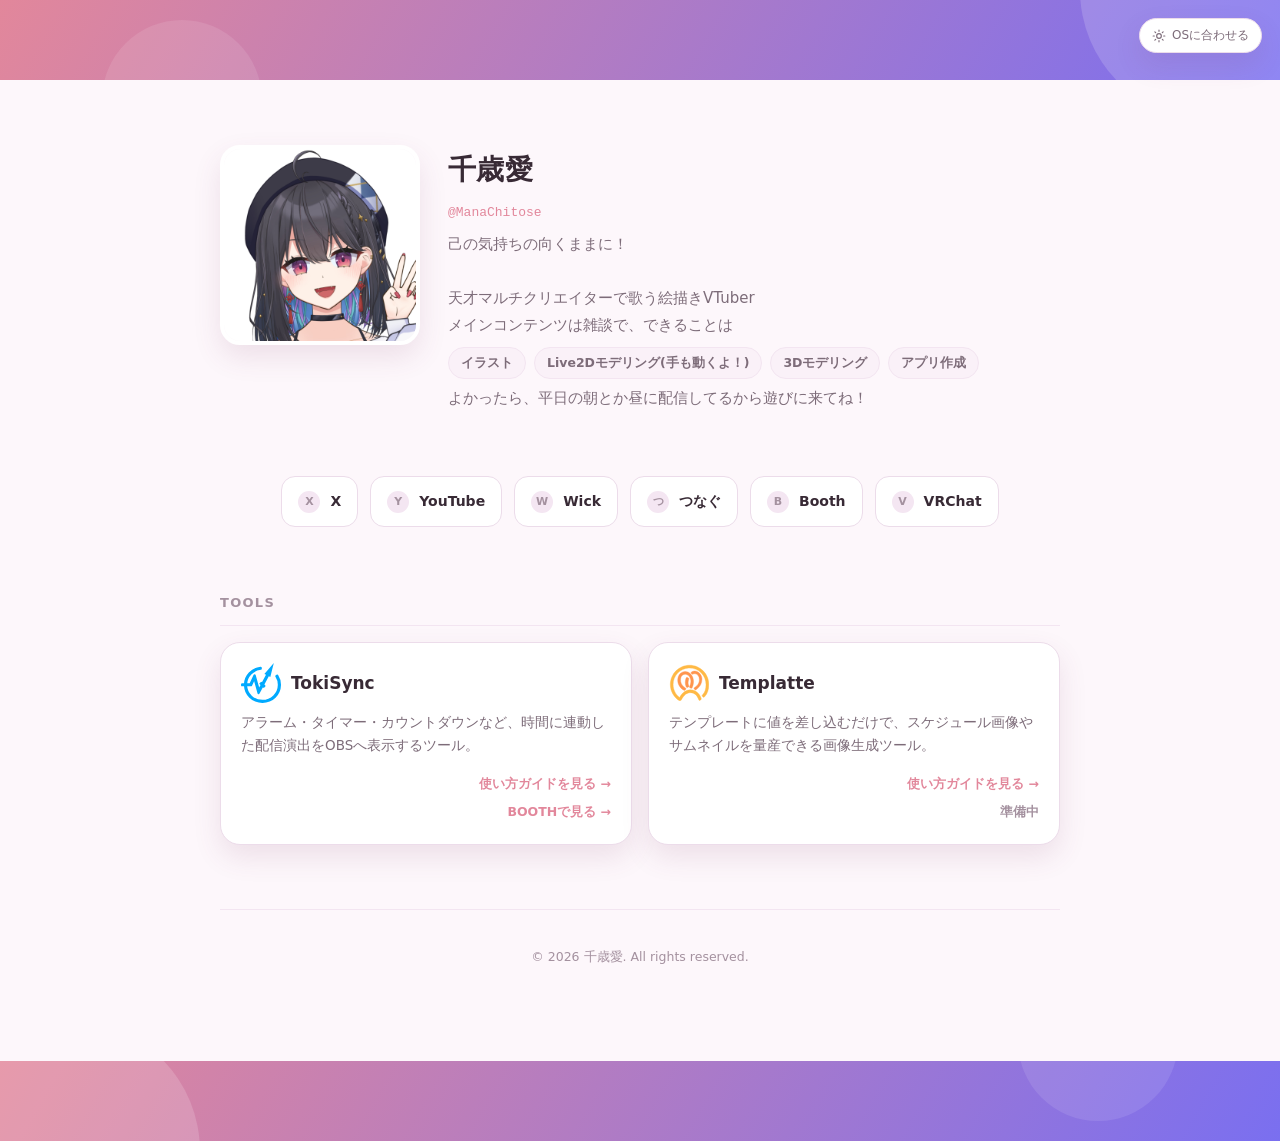
==== index.html @ dce7cfe9 "デザイン調節" ====
<!DOCTYPE html>
<html lang="ja">
<head>
<meta charset="UTF-8">
<meta name="viewport" content="width=device-width, initial-scale=1.0">
<title>千歳愛 - VTuber / クリエイター</title>
<link rel="stylesheet" href="index.css">
</head>
<body>

<div class="top-band" aria-hidden="true"></div>

<button class="theme-toggle" id="themeToggle" type="button">
  <svg id="themeIcon" width="14" height="14" viewBox="0 0 24 24" fill="none" stroke="currentColor" stroke-width="2" stroke-linecap="round" stroke-linejoin="round"><circle cx="12" cy="12" r="4"/><path d="M12 2v2M12 20v2M4.9 4.9l1.4 1.4M17.7 17.7l1.4 1.4M2 12h2M20 12h2M4.9 19.1l1.4-1.4M17.7 6.3l1.4-1.4"/></svg>
  <span id="themeLabel">表示テーマ</span>
</button>

<div class="page">

  <!-- ============================================================
       プロフィール（ここを手動で書き換える）
       - 画像: assets/images/ にキャラクター画像を置いて src を書き換え
       - 名前・肩書き・自己紹介文はテキストをそのまま編集すればOK
       ============================================================ -->
  <header class="hero">
    <div class="hero-main">
      <img class="hero-avatar" src="assets/images/character.jpg" alt="千歳愛">
      <div class="hero-text">
        <h1 class="hero-name">千歳愛</h1>
        <p class="hero-handle">@ManaChitose</p>
        <p class="hero-bio">己の気持ちの向くままに！

天才マルチクリエイターで歌う絵描きVTuber
メインコンテンツは雑談で、できることは</p>
        <ul class="hero-skills">
          <li>イラスト</li>
          <li>Live2Dモデリング(手も動くよ！)</li>
          <li>3Dモデリング</li>
          <li>アプリ作成</li>
        </ul>
        <p class="hero-bio">よかったら、平日の朝とか昼に配信してるから遊びに来てね！</p>
      </div>
    </div>

    <!-- ソーシャルリンクは index.js の SOCIAL_LINKS 配列で管理しています。
         増やす・減らす・順番を変えるのも index.js の編集だけで完結します。 -->
    <div class="social-grid" id="socialGrid"></div>
  </header>

  <!-- ============================================================
       ツールポータル（Templatte / TokiSync への導線）
       増やす場合はこの .tool-card をコピーして追記する
       ============================================================ -->
  <section>
    <h2 class="section-title">Tools</h2>
    <div class="tool-grid">

      <div class="tool-card">
        <a class="tool-card-link" href="TokiSync/TokiSync.html">
          <span class="tool-card-head">
            <span class="tool-card-mark">
                <img src="TokiSync/icons/TokiSync_ico.svg" alt="">
            </span>
            <span class="tool-card-title">TokiSync</span>
          </span>
          <span class="tool-card-desc">アラーム・タイマー・カウントダウンなど、時間に連動した配信演出をOBSへ表示するツール。</span>
        </a>
        <span class="tool-card-links">
          <a class="tool-card-cta" href="TokiSync/TokiSync.html">使い方ガイドを見る →</a>
          <a class="tool-card-booth" href="https://manachitose.booth.pm/items/7671332" target="_blank" rel="noopener">BOOTHで見る →</a>
        </span>
      </div>

      <div class="tool-card">
        <a class="tool-card-link" href="Templatte/Templatte.html">
          <span class="tool-card-head">
            <span class="tool-card-mark">
                <img src="Templatte/icons/Templatte.svg" alt="">
            </span>
            <span class="tool-card-title">Templatte</span>
          </span>
          <span class="tool-card-desc">テンプレートに値を差し込むだけで、スケジュール画像やサムネイルを量産できる画像生成ツール。</span>
        </a>
        <span class="tool-card-links">
          <a class="tool-card-cta" href="Templatte/Templatte.html">使い方ガイドを見る →</a>
          <span class="tool-card-booth is-disabled">準備中</span>
        </span>
      </div>

    </div>
  </section>

  <footer class="page-footer">
    <p>&copy; <span id="year"></span> 千歳愛. All rights reserved.</p>
  </footer>

</div>

<div class="bottom-band" aria-hidden="true"></div>

<script src="index.js"></script>

</body>
</html>
---- index.css ----
:root {
  --bg: #fdf7fb;
  --surface: #ffffff;
  --surface-2: #faf1f8;
  --surface-3: #f4e6f2;
  --border: #ecdcea;
  --border-soft: #f3e5f1;
  --text: #382a35;
  --text-muted: #7d6c79;
  --text-faint: #a4919f;
  --accent: #e2879b;
  --accent-2: #7a6ff0;
  --accent-soft: rgba(214, 85, 143, 0.10);
  --accent-ink: #ffffff;
  --shadow: 0 12px 28px rgba(120, 60, 100, 0.12);
  --radius-s: 8px;
  --radius-m: 14px;
  --radius-l: 20px;
  --font-sans: "Noto Sans JP", "Yu Gothic UI", "Hiragino Kaku Gothic ProN", "Hiragino Sans", "Meiryo", system-ui, sans-serif;
  --font-mono: ui-monospace, "SF Mono", "JetBrains Mono", Consolas, "Courier New", monospace;
}

@media (prefers-color-scheme: dark) {
  :root {
    --bg: #1c1620;
    --surface: #251d2a;
    --surface-2: #2c2231;
    --surface-3: #362a3d;
    --border: #40323f;
    --border-soft: #332933;
    --text: #f5edf3;
    --text-muted: #c3aec0;
    --text-faint: #93818f;
    --accent: #ef7fb3;
    --accent-2: #9c93ff;
    --accent-soft: rgba(239, 127, 179, 0.14);
    --accent-ink: #2a1120;
    --shadow: 0 12px 32px rgba(0, 0, 0, 0.4);
  }
}

:root[data-theme="dark"] {
  --bg: #1c1620; --surface: #251d2a; --surface-2: #2c2231; --surface-3: #362a3d;
  --border: #40323f; --border-soft: #332933; --text: #f5edf3; --text-muted: #c3aec0; --text-faint: #93818f;
  --accent: #ef7fb3; --accent-2: #9c93ff; --accent-soft: rgba(239, 127, 179, 0.14); --accent-ink: #2a1120;
  --shadow: 0 12px 32px rgba(0, 0, 0, 0.4);
}
:root[data-theme="light"] {
  --bg: #fdf7fb; --surface: #ffffff; --surface-2: #faf1f8; --surface-3: #f4e6f2;
  --border: #ecdcea; --border-soft: #f3e5f1; --text: #382a35; --text-muted: #7d6c79; --text-faint: #a4919f;
  --accent: #d6558f; --accent-2: #7a6ff0; --accent-soft: rgba(214, 85, 143, 0.10); --accent-ink: #ffffff;
  --shadow: 0 12px 28px rgba(120, 60, 100, 0.12);
}

* { box-sizing: border-box; }
html { scroll-behavior: smooth; }
@media (prefers-reduced-motion: reduce) {
  html { scroll-behavior: auto; }
  * { animation-duration: 0.01ms !important; transition-duration: 0.01ms !important; }
}

body {
  margin: 0;
  background: var(--bg);
  color: var(--text);
  font-family: var(--font-sans);
  font-size: 16px;
  line-height: 1.8;
  -webkit-font-smoothing: antialiased;
}

.page {
  max-width: 880px;
  margin: 0 auto;
  padding: 0 20px 80px;
}

/* ---------- theme toggle ---------- */
.theme-toggle {
  position: fixed;
  top: 18px;
  right: 18px;
  z-index: 50;
  display: flex;
  align-items: center;
  gap: 6px;
  padding: 8px 12px;
  border-radius: 999px;
  border: 1px solid var(--border);
  background: var(--surface);
  color: var(--text-muted);
  font-family: var(--font-sans);
  font-size: 12px;
  cursor: pointer;
  box-shadow: var(--shadow);
}
.theme-toggle:hover { color: var(--text); border-color: var(--accent); }
.theme-toggle svg { display: block; }

/* ---------- top band ---------- */
.top-band {
  position: relative;
  width: 100%;
  height: 80px;
  overflow: hidden;
  background: linear-gradient(120deg, var(--accent), var(--accent-2));
}
.top-band::before,
.top-band::after {
  content: "";
  position: absolute;
  border-radius: 50%;
  background: rgba(255, 255, 255, 0.16);
}
.top-band::before {
  width: 260px;
  height: 260px;
  top: -140px;
  right: -60px;
}
.top-band::after {
  width: 160px;
  height: 160px;
  bottom: -100px;
  left: 8%;
  background: rgba(255, 255, 255, 0.10);
}

@media (max-width: 560px) {
  .top-band { height: 120px; }
}

/* ---------- hero ---------- */
.hero {
  display: flex;
  flex-direction: column;
  gap: 28px;
  padding-top: 65px;
}

.hero-main {
  display: flex;
  align-items: flex-start;
  gap: 28px;
}

.hero-avatar {
  width: 200px;
  height: 200px;
  flex: none;
  border-radius: var(--radius-l);
  object-fit: cover;
  background: var(--surface-2);
  border: 4px solid var(--surface);
  box-shadow: var(--shadow);
}

/* 画像を用意するまでのプレースホルダー表示 */
.hero-avatar[src=""],
.hero-avatar:not([src]) {
  visibility: hidden;
}

.hero-text {
  display: flex;
  flex-direction: column;
  gap: 6px;
  min-width: 0;
}

.hero-name {
  font-size: 28px;
  font-weight: 700;
  letter-spacing: 0.01em;
  margin: 0;
}
.hero-handle {
  font-family: var(--font-mono);
  font-size: 13px;
  color: var(--accent);
  margin: 0;
}
.hero-bio {
  max-width: 560px;
  color: var(--text-muted);
  font-size: 15px;
  margin: 0;
  white-space: pre-line;
}

.hero-skills {
  display: flex;
  flex-wrap: wrap;
  gap: 8px;
  max-width: 560px;
  margin: 2px 0 0;
  padding: 0;
  list-style: none;
}
.hero-skills li {
  padding: 4px 12px;
  border-radius: 999px;
  background: var(--surface-2);
  border: 1px solid var(--border-soft);
  color: var(--text-muted);
  font-size: 12.5px;
  font-weight: 600;
}

@media (max-width: 560px) {
  .hero-main {
    flex-direction: column;
    align-items: center;
    text-align: center;
  }
  .hero-skills {
    justify-content: center;
  }
}

/* ---------- social links ---------- */
.social-grid {
  display: flex;
  flex-wrap: wrap;
  justify-content: center;
  gap: 12px;
  margin: 36px 0 8px;
}

.social-link {
  display: flex;
  align-items: center;
  gap: 10px;
  padding: 12px 16px;
  border-radius: var(--radius-m);
  border: 1px solid var(--border);
  background: var(--surface);
  color: var(--text);
  text-decoration: none;
  font-size: 14px;
  font-weight: 600;
  white-space: nowrap;
  transition: border-color 120ms ease, transform 120ms ease, background 120ms ease;
}
.social-link:hover {
  border-color: var(--accent);
  background: var(--accent-soft);
  transform: translateY(-2px);
}
.social-link .icon {
  width: 22px;
  height: 22px;
  flex: none;
  display: flex;
  align-items: center;
  justify-content: center;
}
.social-link .icon img {
  width: 100%;
  height: 100%;
  object-fit: contain;
  display: block;
}
/* アイコン画像が未配置の間、代わりに頭文字を表示 */
.social-link .icon .icon-fallback {
  display: none;
  width: 22px;
  height: 22px;
  border-radius: 50%;
  background: var(--surface-3);
  color: var(--text-faint);
  font-size: 11px;
  font-weight: 700;
  align-items: center;
  justify-content: center;
}
.social-link .icon img.is-broken { display: none; }
.social-link .icon img.is-broken + .icon-fallback { display: flex; }

/* ---------- section heading ---------- */
.section-title {
  font-size: 13px;
  font-weight: 700;
  letter-spacing: 0.1em;
  text-transform: uppercase;
  color: var(--text-faint);
  margin: 56px 0 16px;
  padding-bottom: 10px;
  border-bottom: 1px solid var(--border-soft);
}

/* ---------- tool cards ---------- */
.tool-grid {
  display: grid;
  grid-template-columns: repeat(auto-fit, minmax(260px, 1fr));
  gap: 16px;
}

.tool-card {
  display: flex;
  flex-direction: column;
  gap: 8px;
  padding: 20px;
  border-radius: var(--radius-l);
  border: 1px solid var(--border);
  background: var(--surface);
  color: var(--text);
  box-shadow: var(--shadow);
  transition: transform 120ms ease, border-color 120ms ease;
}
.tool-card:hover {
  transform: translateY(-3px);
  border-color: var(--accent);
}
.tool-card-link {
  display: flex;
  flex-direction: column;
  gap: 8px;
  text-decoration: none;
  color: inherit;
}
.tool-card-head {
  display: flex;
  align-items: center;
  gap: 10px;
}
.tool-card-mark {
  display: inline-flex;
  align-items: center;
  justify-content: center;
  width: 40px;
  height: 40px;
  flex: none;
  border-radius: 10px;
}
.tool-card-mark img {
  width: 100%;
  height: 100%;
  object-fit: contain;
  display: block;
}
.tool-card-title {
  font-size: 17px;
  font-weight: 700;
}
.tool-card-desc {
  font-size: 13.5px;
  color: var(--text-muted);
  line-height: 1.7;
}
.tool-card-links {
  display: flex;
  flex-direction: column;
  align-items: flex-end;
  align-self: flex-end;
  gap: 6px;
  margin-top: auto;
  padding-top: 8px;
}
.tool-card-cta,
.tool-card-booth {
  font-size: 12.5px;
  font-weight: 700;
  color: var(--accent);
  text-decoration: none;
}
.tool-card-cta:hover,
.tool-card-booth:hover {
  text-decoration: underline;
}
.tool-card-booth.is-disabled {
  color: var(--text-faint);
  pointer-events: none;
}

/* ---------- footer ---------- */
.page-footer {
  margin-top: 64px;
  padding-top: 24px;
  border-top: 1px solid var(--border-soft);
  text-align: center;
  color: var(--text-faint);
  font-size: 12.5px;
}

/* ---------- bottom band ---------- */
.bottom-band {
  position: relative;
  width: 100%;
  height: 80px;
  overflow: hidden;
  background: linear-gradient(120deg, var(--accent), var(--accent-2));
}
.bottom-band::before,
.bottom-band::after {
  content: "";
  position: absolute;
  border-radius: 50%;
  background: rgba(255, 255, 255, 0.16);
}
.bottom-band::before {
  width: 260px;
  height: 260px;
  bottom: -140px;
  left: -60px;
}
.bottom-band::after {
  width: 160px;
  height: 160px;
  top: -100px;
  right: 8%;
  background: rgba(255, 255, 255, 0.10);
}
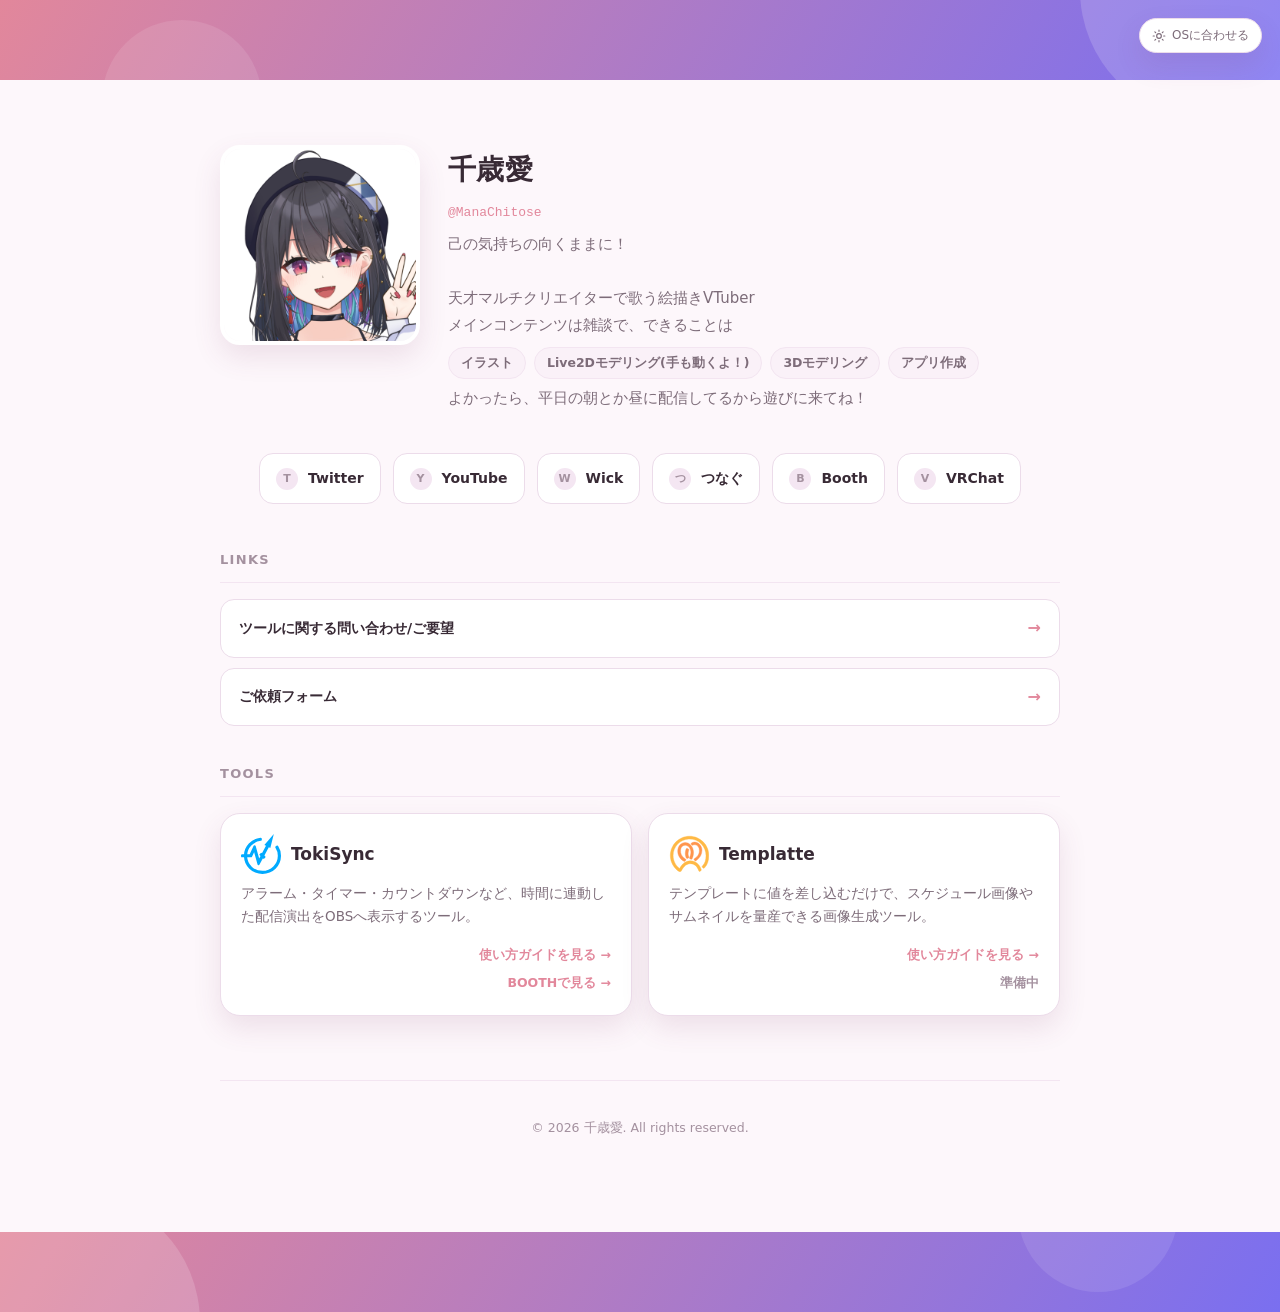
==== commit 0bb8a2ed: "update" ====
--- a/index.html
+++ b/index.html
@@ -4,6 +4,28 @@
 <meta charset="UTF-8">
 <meta name="viewport" content="width=device-width, initial-scale=1.0">
 <title>千歳愛 - VTuber / クリエイター</title>
+
+<!-- ============================================================
+     meta情報（ここに検索・SNSシェア用の情報を書き込む）
+     - content="" の中身を埋めるだけでOK
+     - og:image / twitter:image には絶対URL（https://...）を指定する
+     ============================================================ -->
+<meta name="description" content="">
+
+<meta property="og:type" content="website">
+<meta property="og:title" content="">
+<meta property="og:description" content="">
+<meta property="og:image" content="">
+<meta property="og:url" content="">
+<meta property="og:site_name" content="">
+
+<meta name="twitter:card" content="summary_large_image">
+<meta name="twitter:title" content="">
+<meta name="twitter:description" content="">
+<meta name="twitter:image" content="">
+
+<link rel="icon" href="">
+
 <link rel="stylesheet" href="index.css">
 </head>
 <body>
@@ -46,6 +68,24 @@
          増やす・減らす・順番を変えるのも index.js の編集だけで完結します。 -->
     <div class="social-grid" id="socialGrid"></div>
   </header>
+
+  <!-- ============================================================
+       リンク集（ソーシャルリンクとは別の、フォーム等への導線）
+       増やす場合はこの .link-list-item をコピーして追記する
+       ============================================================ -->
+  <section>
+    <h2 class="section-title">Links</h2>
+    <div class="link-list">
+      <a class="link-list-item" href="https://docs.google.com/forms/d/e/1FAIpQLSfX0I487_rASdFvJt3hK-2XvGdyFuwZmbKBFFv9jW-WCG7bPQ/viewform?usp=dialog" target="_blank" rel="noopener">
+        <span class="link-list-title">ツールに関する問い合わせ/ご要望</span>
+        <span class="link-list-arrow">→</span>
+      </a>
+      <a class="link-list-item" href="https://docs.google.com/forms/d/e/1FAIpQLSeLc3avdABeHgJtvaOs357s3Y19orNZZlB--WAcC0JT6T0anA/viewform?usp=publish-editor" target="_blank" rel="noopener">
+        <span class="link-list-title">ご依頼フォーム</span>
+        <span class="link-list-arrow">→</span>
+      </a>
+    </div>
+  </section>
 
   <!-- ============================================================
        ツールポータル（Templatte / TokiSync への導線）
--- a/index.css
+++ b/index.css
@@ -101,7 +101,7 @@
 .top-band {
   position: relative;
   width: 100%;
-  height: 80px;
+  height: clamp(36px, 14vw, 80px);
   overflow: hidden;
   background: linear-gradient(120deg, var(--accent), var(--accent-2));
 }
@@ -126,9 +126,6 @@
   background: rgba(255, 255, 255, 0.10);
 }
 
-@media (max-width: 560px) {
-  .top-band { height: 120px; }
-}
 
 /* ---------- hero ---------- */
 .hero {
@@ -224,7 +221,7 @@
   flex-wrap: wrap;
   justify-content: center;
   gap: 12px;
-  margin: 36px 0 8px;
+  margin: 13px 0 8px;
 }
 
 .social-link {
@@ -284,9 +281,43 @@
   letter-spacing: 0.1em;
   text-transform: uppercase;
   color: var(--text-faint);
-  margin: 56px 0 16px;
+  margin: 36px 0 16px;
   padding-bottom: 10px;
   border-bottom: 1px solid var(--border-soft);
+}
+
+/* ---------- link list ---------- */
+.link-list {
+  display: flex;
+  flex-direction: column;
+  gap: 10px;
+}
+.link-list-item {
+  display: flex;
+  align-items: center;
+  justify-content: space-between;
+  gap: 12px;
+  padding: 14px 18px;
+  border-radius: var(--radius-m);
+  border: 1px solid var(--border);
+  background: var(--surface);
+  color: var(--text);
+  text-decoration: none;
+  transition: border-color 120ms ease, background 120ms ease, transform 120ms ease;
+}
+.link-list-item:hover {
+  border-color: var(--accent);
+  background: var(--accent-soft);
+  transform: translateY(-2px);
+}
+.link-list-title {
+  font-size: 14px;
+  font-weight: 600;
+}
+.link-list-arrow {
+  flex: none;
+  color: var(--accent);
+  font-weight: 700;
 }
 
 /* ---------- tool cards ---------- */
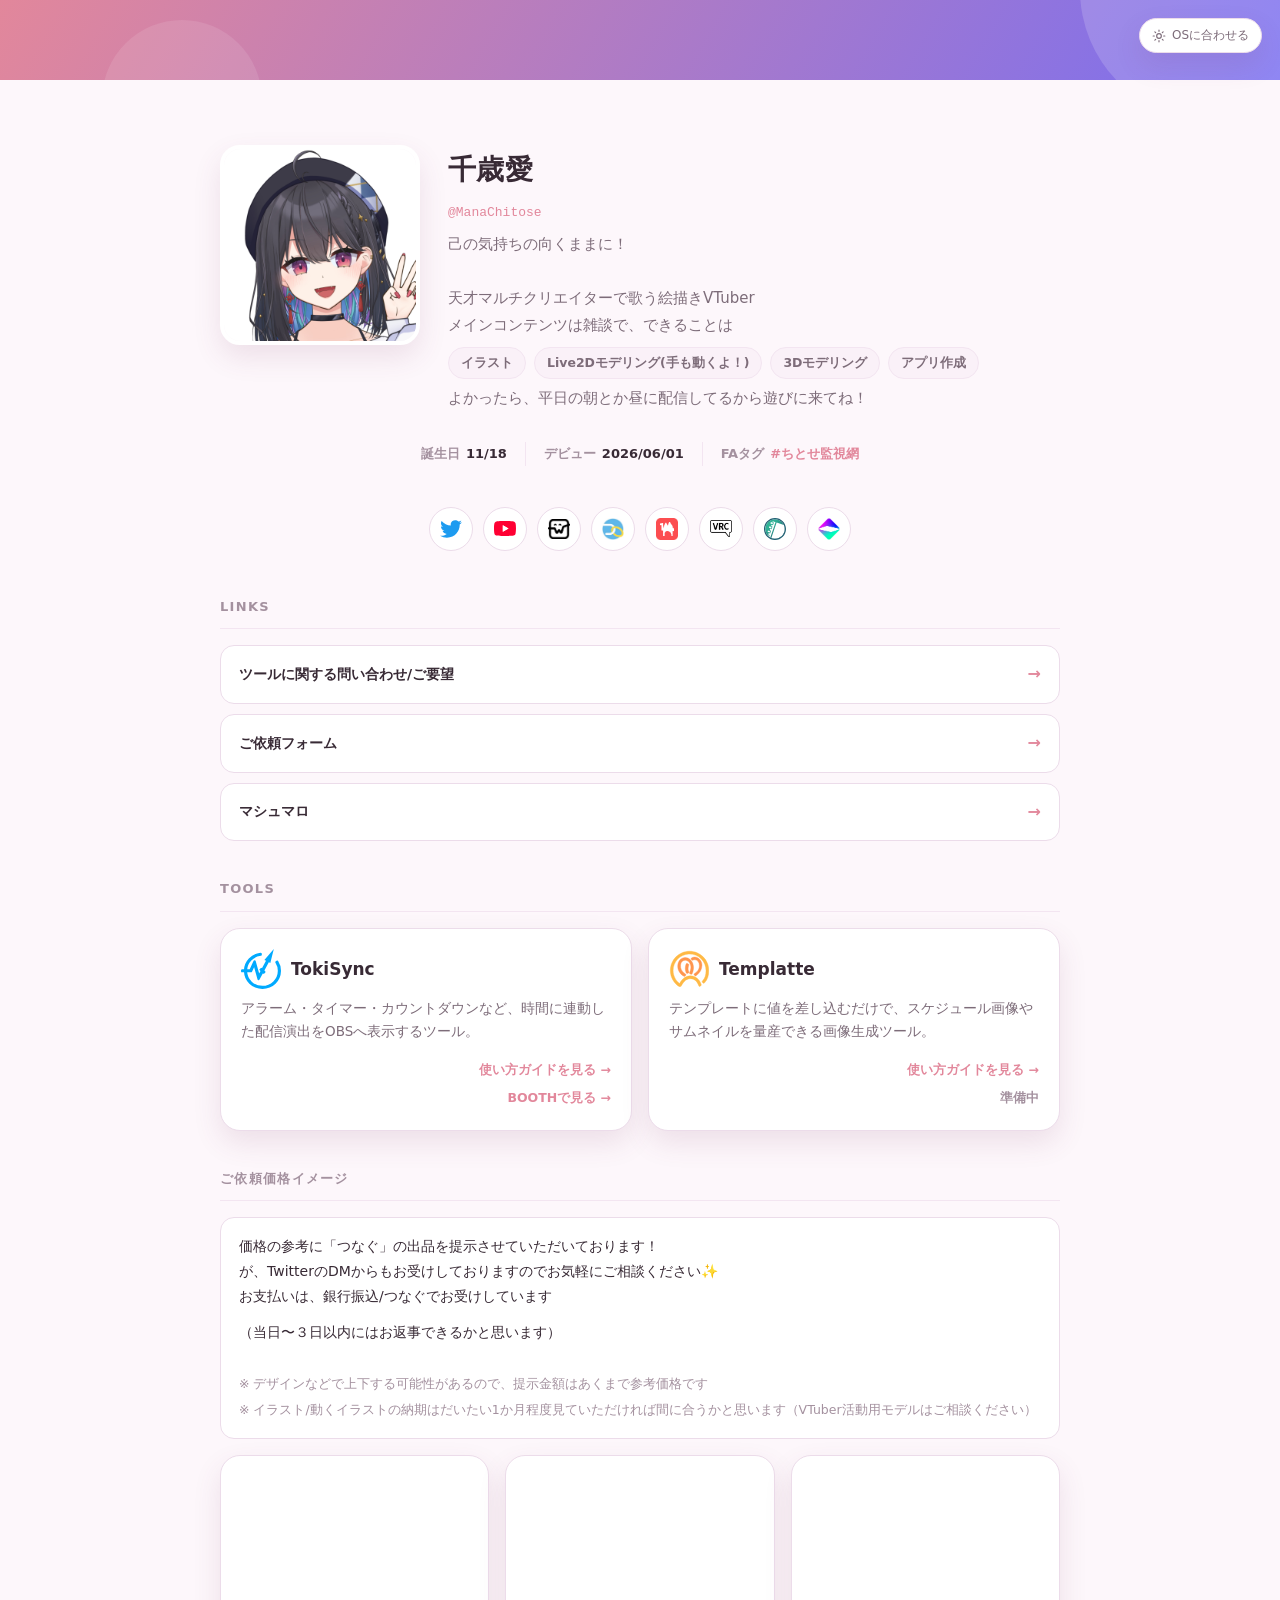
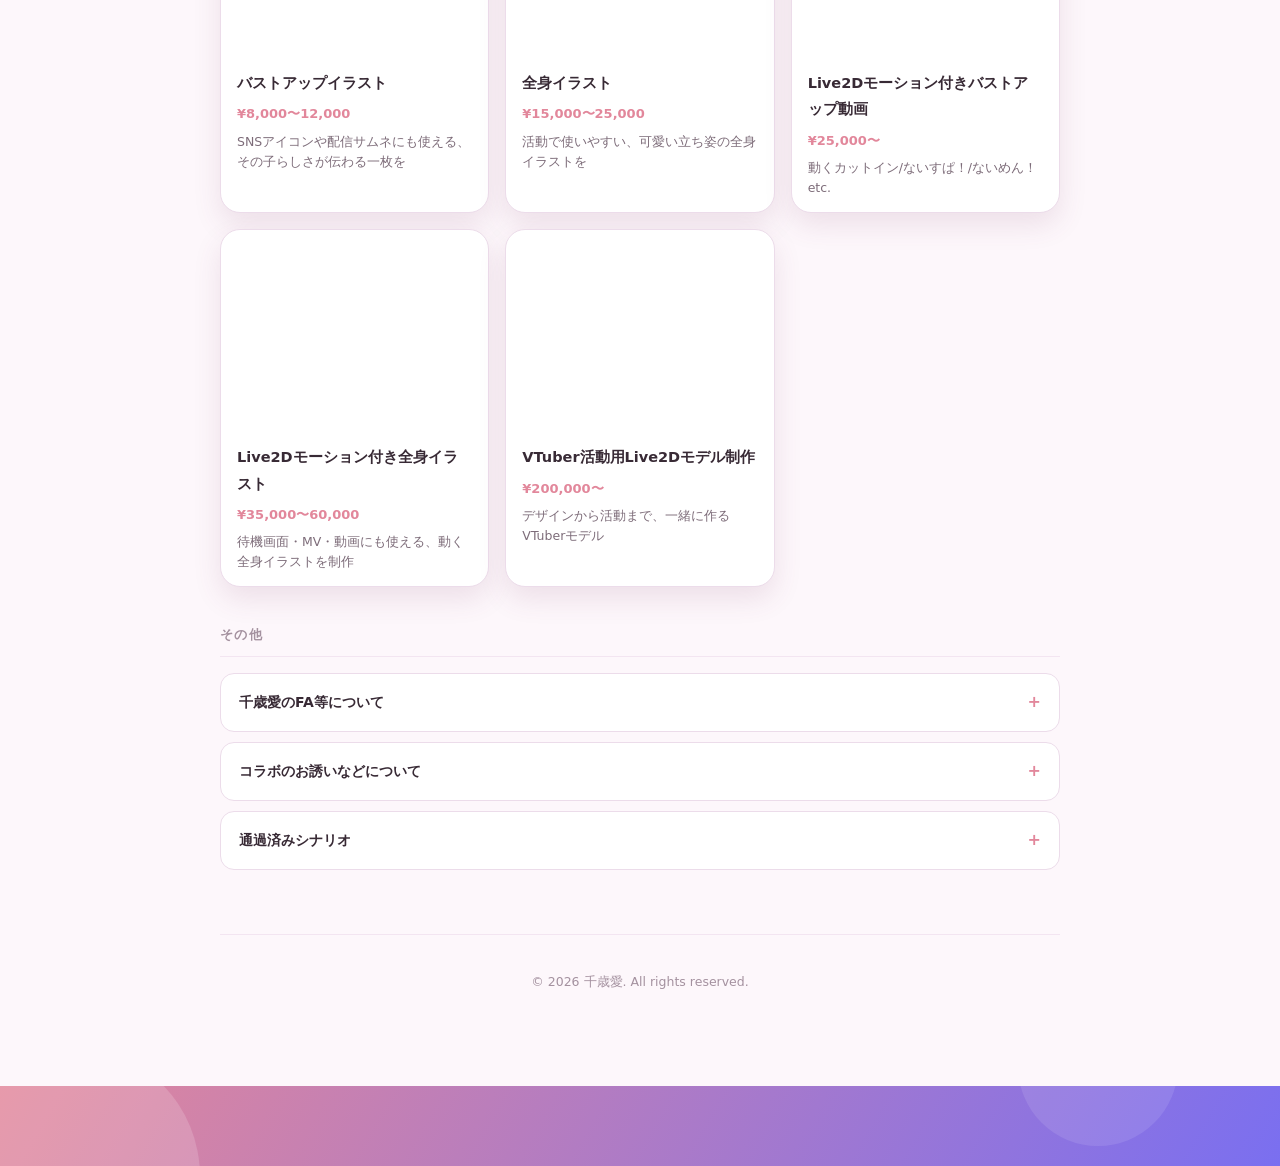
==== commit 9263e473: "update" ====
--- a/index.html
+++ b/index.html
@@ -10,21 +10,20 @@
      - content="" の中身を埋めるだけでOK
      - og:image / twitter:image には絶対URL（https://...）を指定する
      ============================================================ -->
-<meta name="description" content="">
-
+<meta name="description" content="千歳愛 | VTuber / クリエイター | 己の気持ちの向くままに！天才マルチクリエイターで歌う絵描きVTuber">
 <meta property="og:type" content="website">
-<meta property="og:title" content="">
-<meta property="og:description" content="">
-<meta property="og:image" content="">
-<meta property="og:url" content="">
-<meta property="og:site_name" content="">
+<meta property="og:title" content="千歳愛 | VTuber / クリエイター">
+<meta property="og:description" content="千歳愛 | VTuber / クリエイター | 己の気持ちの向くままに！天才マルチクリエイターで歌う絵描きVTuber">
+<meta property="og:image" content="https://manachitose.github.io/assets/images/home_og_image.jpg">
+<meta property="og:url" content="https://manachitose.github.io/">
+<meta property="og:site_name" content="千歳愛 | VTuber / クリエイター">
 
 <meta name="twitter:card" content="summary_large_image">
-<meta name="twitter:title" content="">
-<meta name="twitter:description" content="">
-<meta name="twitter:image" content="">
-
-<link rel="icon" href="">
+<meta name="twitter:title" content="千歳愛 | VTuber / クリエイター">
+<meta name="twitter:description" content="千歳愛 | VTuber / クリエイター | 己の気持ちの向くままに！天才マルチクリエイターで歌う絵描きVTuber">
+<meta name="twitter:image" content="https://manachitose.github.io/assets/images/home_og_image.jpg">
+
+<link rel="icon" href="assets/icons/symbol_color.ico" type="image/x-icon">
 
 <link rel="stylesheet" href="index.css">
 </head>
@@ -64,15 +63,18 @@
       </div>
     </div>
 
+    <ul class="hero-meta">
+      <li><span class="meta-label">誕生日</span><span class="meta-value">11/18</span></li>
+      <li><span class="meta-label">デビュー</span><span class="meta-value">2026/06/01</span></li>
+      <li><span class="meta-label">FAタグ</span><a class="meta-value meta-link" href="https://x.com/hashtag/%E3%81%A1%E3%81%A8%E3%81%9B%E7%9B%A3%E8%A6%96%E7%B6%B2?src=hashtag_click&f=live" target="_blank" rel="noopener">#ちとせ監視網</a></li>
+    </ul>
+
     <!-- ソーシャルリンクは index.js の SOCIAL_LINKS 配列で管理しています。
-         増やす・減らす・順番を変えるのも index.js の編集だけで完結します。 -->
+         増やす・減らす・順番を変えるのも index.js の編集だけで完結します。
+         アイコンのみ表示（ラベルは視覚的に非表示、スクリーンリーダー用に残す） -->
     <div class="social-grid" id="socialGrid"></div>
   </header>
 
-  <!-- ============================================================
-       リンク集（ソーシャルリンクとは別の、フォーム等への導線）
-       増やす場合はこの .link-list-item をコピーして追記する
-       ============================================================ -->
   <section>
     <h2 class="section-title">Links</h2>
     <div class="link-list">
@@ -82,6 +84,10 @@
       </a>
       <a class="link-list-item" href="https://docs.google.com/forms/d/e/1FAIpQLSeLc3avdABeHgJtvaOs357s3Y19orNZZlB--WAcC0JT6T0anA/viewform?usp=publish-editor" target="_blank" rel="noopener">
         <span class="link-list-title">ご依頼フォーム</span>
+        <span class="link-list-arrow">→</span>
+      </a>
+      <a class="link-list-item" href="https://marshmallow-qa.com/9pmtcuq1lrhyjo3?t=GJxxnz&utm_medium=url_text&utm_source=promotion" target="_blank" rel="noopener">
+        <span class="link-list-title">マシュマロ</span>
         <span class="link-list-arrow">→</span>
       </a>
     </div>
@@ -130,6 +136,96 @@
     </div>
   </section>
 
+  <!-- ============================================================
+       ご依頼価格イメージ
+       - 各カードの内容は index.js の PRICE_LINKS 配列で管理しています
+       - 画像・タイトル・価格・説明・リンク先を変える場合は index.js を編集
+       ============================================================ -->
+  <section>
+    <h2 class="section-title">ご依頼価格イメージ</h2>
+    <div class="price-intro">
+      <p>価格の参考に「つなぐ」の出品を提示させていただいております！<br>
+      が、TwitterのDMからもお受けしておりますのでお気軽にご相談ください✨<br>
+      お支払いは、銀行振込/つなぐでお受けしています</p>
+      <p>（当日〜３日以内にはお返事できるかと思います）</p>
+      <div class="price-notes">
+        <p>※ デザインなどで上下する可能性があるので、提示金額はあくまで参考価格です</p>
+        <p>※ イラスト/動くイラストの納期はだいたい1か月程度見ていただければ間に合うかと思います（VTuber活動用モデルはご相談ください）</p>
+      </div>
+    </div>
+
+    <div class="price-grid" id="priceGrid"></div>
+
+  </section>
+
+  <!-- ============================================================
+       その他（あまり見られない補足情報はアコーディオンで折りたたみ）
+       ============================================================ -->
+  <section>
+    <h2 class="section-title">その他</h2>
+    <div class="accordion-list">
+
+      <details class="accordion">
+        <summary>千歳愛のFA等について</summary>
+        <div class="accordion-body">
+          <ul class="info-list">
+            <li>ご自由に作成ください！ほかの方に依頼してもらってもOKです</li>
+            <li>千歳愛本人と混同するようなイラストをアイコンなどに使用することはお控えください</li>
+            <li>基本的には活動用のイラストは自主製作のものを利用しているので、その点はご留意を…</li>
+            <li>水着以上の露出があるものなどをSNSに投稿する際はセンシティブフィルターなどをつけてください</li>
+          </ul>
+        </div>
+      </details>
+
+      <details class="accordion">
+        <summary>コラボのお誘いなどについて</summary>
+        <div class="accordion-body">
+          <ul class="info-list">
+            <li>ゲーム配信は基本やっておりません！！ごめん！
+              <ul>
+                <li>平日の昼に１時間…とかで遊べるものなら、その時間だけやっていたりはします…（マイクラ鯖とかかな…）</li>
+              </ul>
+            </li>
+            <li>TRPG, マダミスは声掛けいただけるとルンルンで飛びつきたいです←</li>
+            <li>コラボ可能な時間は金土の夜（自身の活動含めて月に1~2回が限度）
+              <ul>
+                <li>短時間の録画とか凸待ちは割と行きます。教えてください。お願い！！！！</li>
+              </ul>
+            </li>
+          </ul>
+        </div>
+      </details>
+
+      <details class="accordion">
+        <summary>通過済みシナリオ</summary>
+        <div class="accordion-body">
+          <ul class="info-list">
+            <li>クトゥルフ神話TRPG
+              <ul>
+                <li>狂気山脈</li>
+                <li>とある幸せな家族の話</li>
+                <li>…etc(追記予定)</li>
+              </ul>
+            </li>
+            <li>エモクロア
+              <ul>
+                <li>1074</li>
+                <li>…etc(追記予定)</li>
+              </ul>
+            </li>
+            <li>マダミス
+              <ul>
+                <li>狂気山脈~陰謀の分水嶺~</li>
+                <li>…etc(追記予定)</li>
+              </ul>
+            </li>
+          </ul>
+        </div>
+      </details>
+
+    </div>
+  </section>
+
   <footer class="page-footer">
     <p>&copy; <span id="year"></span> 千歳愛. All rights reserved.</p>
   </footer>
--- a/index.css
+++ b/index.css
@@ -215,21 +215,72 @@
   }
 }
 
+/* ---------- hero meta (誕生日・デビュー・FAタグ等) ---------- */
+.hero-meta {
+  display: flex;
+  flex-wrap: wrap;
+  justify-content: center;
+  gap: 4px 18px;
+  margin: 2px 0 0;
+  padding: 0;
+  list-style: none;
+}
+.hero-meta li {
+  display: flex;
+  align-items: baseline;
+  gap: 6px;
+  font-size: 13px;
+}
+.hero-meta li + li {
+  padding-left: 18px;
+  border-left: 1px solid var(--border-soft);
+}
+.hero-meta .meta-label {
+  color: var(--text-faint);
+  font-weight: 600;
+}
+.hero-meta .meta-value {
+  color: var(--text);
+  font-weight: 700;
+}
+.hero-meta .meta-link {
+  text-decoration: none;
+  color: var(--accent);
+}
+.hero-meta .meta-link:hover {
+  text-decoration: underline;
+}
+
+/* スクリーンリーダー用のみ表示（視覚的には非表示） */
+.sr-only {
+  position: absolute;
+  width: 1px;
+  height: 1px;
+  padding: 0;
+  margin: -1px;
+  overflow: hidden;
+  clip: rect(0, 0, 0, 0);
+  white-space: nowrap;
+  border: 0;
+}
+
 /* ---------- social links ---------- */
 .social-grid {
   display: flex;
   flex-wrap: wrap;
   justify-content: center;
-  gap: 12px;
+  gap: 10px;
   margin: 13px 0 8px;
 }
 
 .social-link {
   display: flex;
   align-items: center;
-  gap: 10px;
-  padding: 12px 16px;
-  border-radius: var(--radius-m);
+  justify-content: center;
+  width: 44px;
+  height: 44px;
+  padding: 0;
+  border-radius: 50%;
   border: 1px solid var(--border);
   background: var(--surface);
   color: var(--text);
@@ -404,6 +455,165 @@
   pointer-events: none;
 }
 
+/* ---------- price cards (ご依頼価格イメージ) ---------- */
+.price-intro {
+  display: flex;
+  flex-direction: column;
+  gap: 10px;
+  margin: 8px 0 0;
+  padding: 16px 18px;
+  border-radius: var(--radius-m);
+  border: 1px solid var(--border);
+  background: var(--surface);
+  color: var(--text);
+  font-size: 14px;
+  line-height: 1.8;
+}
+.price-intro p {
+  margin: 0;
+}
+
+.price-grid {
+  display: grid;
+  grid-template-columns: repeat(auto-fit, minmax(220px, 1fr));
+  gap: 16px;
+  margin-top: 16px;
+}
+
+.price-card {
+  display: flex;
+  flex-direction: column;
+  border-radius: var(--radius-l);
+  border: 1px solid var(--border);
+  background: var(--surface);
+  box-shadow: var(--shadow);
+  overflow: hidden;
+  text-decoration: none;
+  color: inherit;
+  transition: transform 120ms ease, border-color 120ms ease;
+}
+.price-card:hover {
+  transform: translateY(-3px);
+  border-color: var(--accent);
+}
+.price-card-image {
+  width: 100%;
+  aspect-ratio: 4 / 3;
+  object-fit: cover;
+  display: block;
+  background: var(--surface-2);
+}
+.price-card-image.is-broken {
+  visibility: hidden;
+}
+.price-card-body {
+  display: flex;
+  flex-direction: column;
+  gap: 6px;
+  padding: 14px 16px;
+}
+.price-card-title {
+  font-size: 14.5px;
+  font-weight: 700;
+  margin: 0;
+}
+.price-card-price {
+  font-size: 13px;
+  font-weight: 700;
+  color: var(--accent);
+  margin: 0;
+}
+.price-card-desc {
+  font-size: 12.5px;
+  color: var(--text-muted);
+  line-height: 1.6;
+  margin: 0;
+}
+
+.price-notes {
+  display: flex;
+  flex-direction: column;
+  gap: 4px;
+  margin-top: 18px;
+}
+.price-notes p {
+  margin: 0;
+  font-size: 12.5px;
+  color: var(--text-faint);
+}
+
+/* ---------- info list (FA/コラボ/シナリオ等の箇条書き) ---------- */
+.info-list {
+  display: flex;
+  flex-direction: column;
+  gap: 10px;
+  margin: 0;
+  padding-left: 20px;
+  font-size: 14.5px;
+  line-height: 1.7;
+  color: var(--text);
+}
+.info-list ul {
+  list-style: circle;
+  display: flex;
+  flex-direction: column;
+  gap: 4px;
+  margin: 6px 0 0;
+  padding-left: 18px;
+  font-size: 13px;
+  color: var(--text-muted);
+}
+
+/* ---------- accordion (その他の補足情報) ---------- */
+.accordion-list {
+  display: flex;
+  flex-direction: column;
+  gap: 10px;
+}
+.accordion {
+  border-radius: var(--radius-m);
+  border: 1px solid var(--border);
+  background: var(--surface);
+  overflow: hidden;
+}
+.accordion summary {
+  display: flex;
+  align-items: center;
+  justify-content: space-between;
+  gap: 12px;
+  padding: 14px 18px;
+  font-size: 14px;
+  font-weight: 600;
+  color: var(--text);
+  cursor: pointer;
+  list-style: none;
+}
+.accordion summary::-webkit-details-marker {
+  display: none;
+}
+.accordion summary::after {
+  content: "+";
+  flex: none;
+  color: var(--accent);
+  font-weight: 700;
+  font-size: 16px;
+}
+.accordion[open] summary::after {
+  content: "\2212";
+}
+.accordion[open] summary {
+  border-bottom: 1px solid var(--border-soft);
+}
+.accordion summary:hover {
+  color: var(--accent);
+}
+.accordion-body {
+  padding: 16px 18px 18px;
+}
+.accordion-body .info-list {
+  color: var(--text);
+}
+
 /* ---------- footer ---------- */
 .page-footer {
   margin-top: 64px;
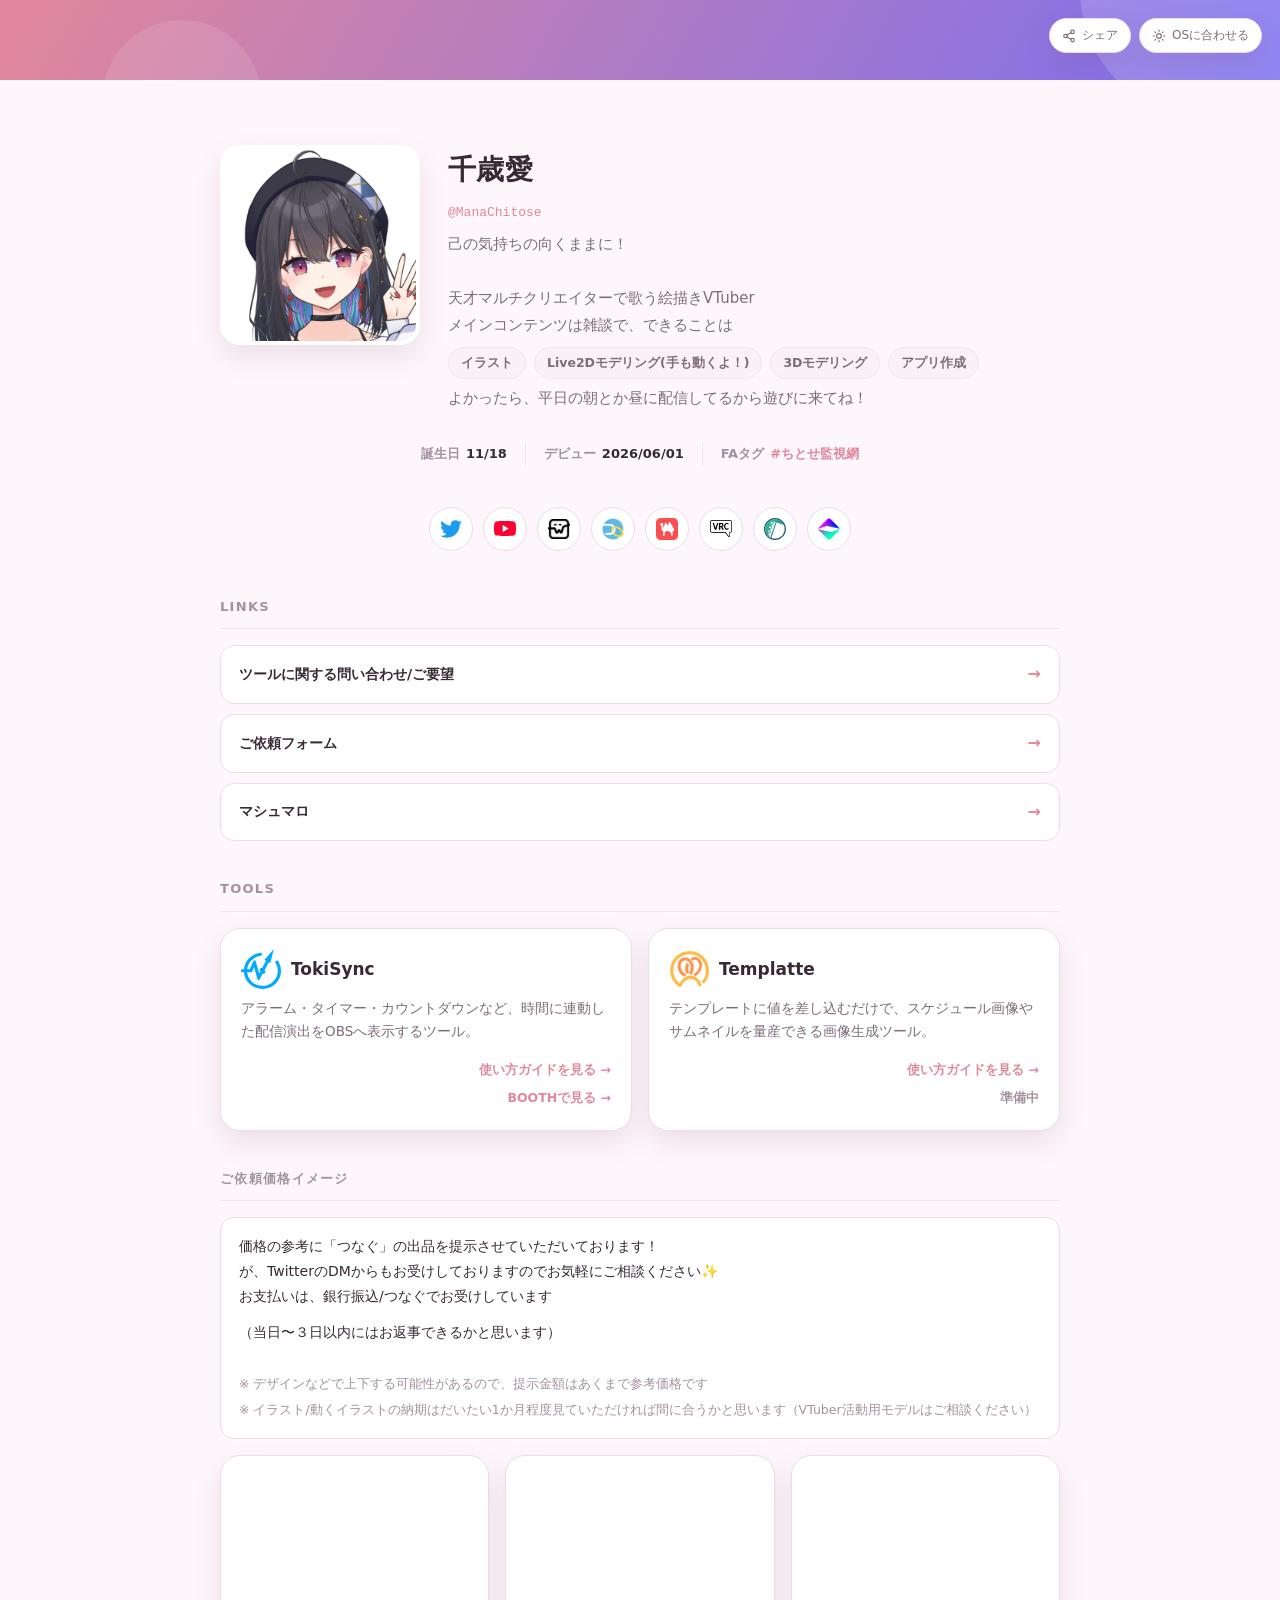
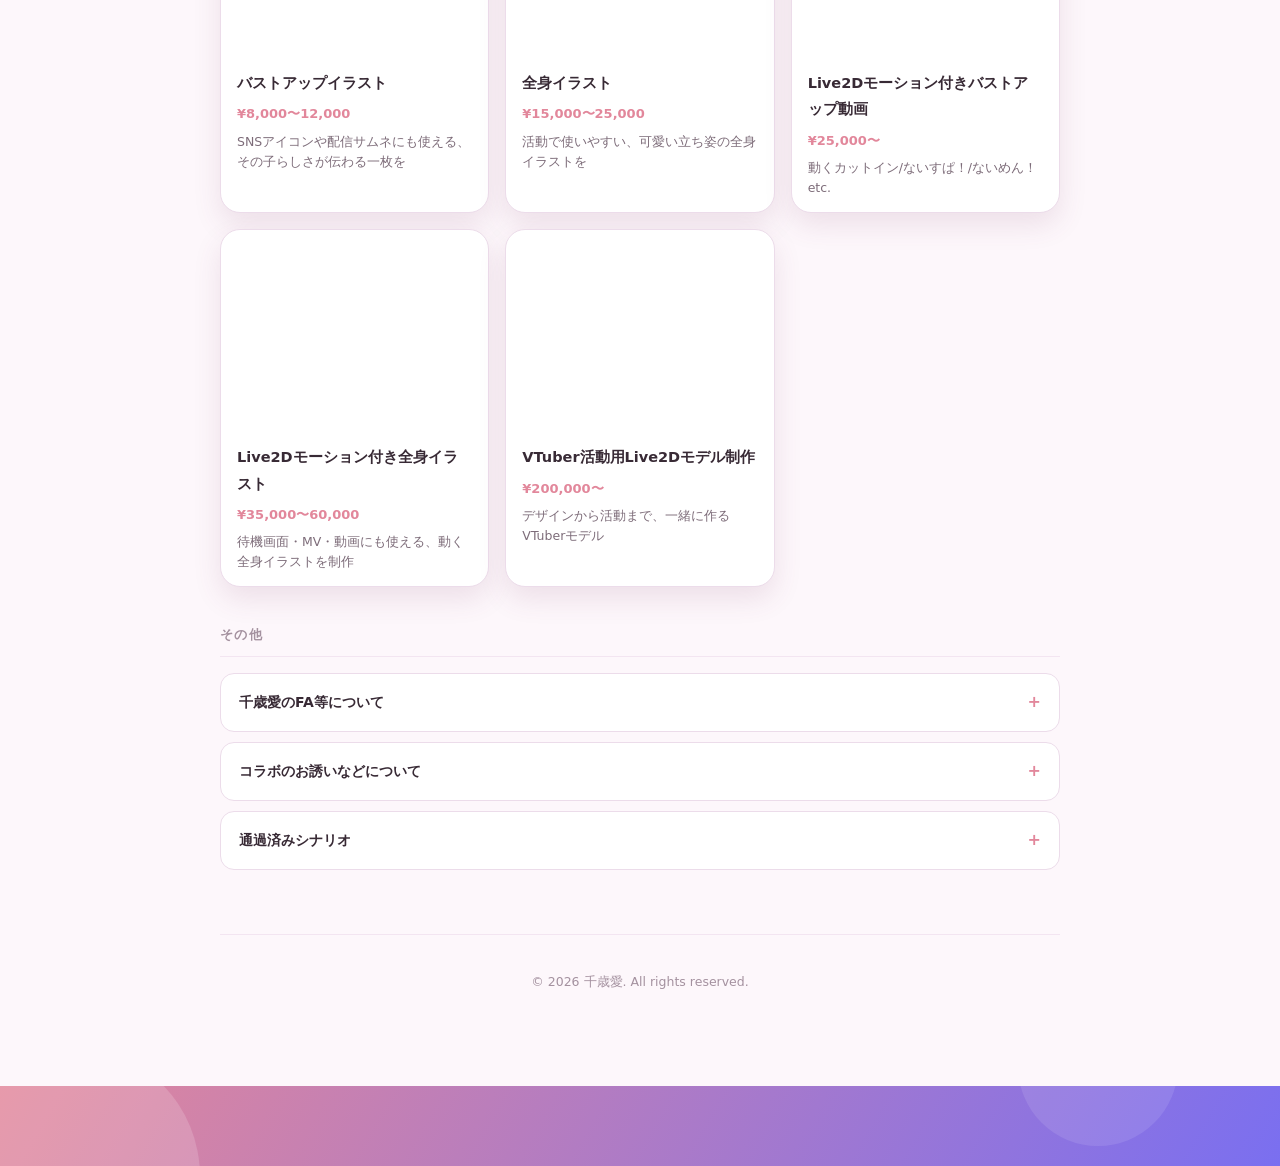
==== commit 946d5ca1: "update" ====
--- a/index.html
+++ b/index.html
@@ -31,10 +31,23 @@
 
 <div class="top-band" aria-hidden="true"></div>
 
-<button class="theme-toggle" id="themeToggle" type="button">
-  <svg id="themeIcon" width="14" height="14" viewBox="0 0 24 24" fill="none" stroke="currentColor" stroke-width="2" stroke-linecap="round" stroke-linejoin="round"><circle cx="12" cy="12" r="4"/><path d="M12 2v2M12 20v2M4.9 4.9l1.4 1.4M17.7 17.7l1.4 1.4M2 12h2M20 12h2M4.9 19.1l1.4-1.4M17.7 6.3l1.4-1.4"/></svg>
-  <span id="themeLabel">表示テーマ</span>
-</button>
+<div class="top-actions">
+  <div class="share-widget">
+    <button class="share-btn" id="shareBtn" type="button" aria-haspopup="true" aria-expanded="false">
+      <svg width="14" height="14" viewBox="0 0 24 24" fill="none" stroke="currentColor" stroke-width="2" stroke-linecap="round" stroke-linejoin="round"><circle cx="18" cy="5" r="3"/><circle cx="6" cy="12" r="3"/><circle cx="18" cy="19" r="3"/><line x1="8.59" y1="13.51" x2="15.42" y2="17.49"/><line x1="15.41" y1="6.51" x2="8.59" y2="10.49"/></svg>
+      <span>シェア</span>
+    </button>
+    <div class="share-menu" id="shareMenu" hidden>
+      <a class="share-menu-item" id="shareTwitter" href="#" target="_blank" rel="noopener">Xでポストする</a>
+      <button class="share-menu-item" id="shareCopy" type="button">リンクをコピーする</button>
+    </div>
+  </div>
+
+  <button class="theme-toggle" id="themeToggle" type="button">
+    <svg id="themeIcon" width="14" height="14" viewBox="0 0 24 24" fill="none" stroke="currentColor" stroke-width="2" stroke-linecap="round" stroke-linejoin="round"><circle cx="12" cy="12" r="4"/><path d="M12 2v2M12 20v2M4.9 4.9l1.4 1.4M17.7 17.7l1.4 1.4M2 12h2M20 12h2M4.9 19.1l1.4-1.4M17.7 6.3l1.4-1.4"/></svg>
+    <span id="themeLabel">表示テーマ</span>
+  </button>
+</div>
 
 <div class="page">
 
--- a/index.css
+++ b/index.css
@@ -75,12 +75,18 @@
   padding: 0 20px 80px;
 }
 
-/* ---------- theme toggle ---------- */
-.theme-toggle {
-  position: fixed;
+/* ---------- top actions (シェア／表示テーマ) ---------- */
+.top-actions {
+  position: absolute;
   top: 18px;
   right: 18px;
   z-index: 50;
+  display: flex;
+  align-items: flex-start;
+  gap: 8px;
+}
+
+.theme-toggle {
   display: flex;
   align-items: center;
   gap: 6px;
@@ -96,6 +102,62 @@
 }
 .theme-toggle:hover { color: var(--text); border-color: var(--accent); }
 .theme-toggle svg { display: block; }
+
+/* ---------- share widget ---------- */
+.share-widget {
+  position: relative;
+}
+.share-btn {
+  display: flex;
+  align-items: center;
+  gap: 6px;
+  padding: 8px 12px;
+  border-radius: 999px;
+  border: 1px solid var(--border);
+  background: var(--surface);
+  color: var(--text-muted);
+  font-family: var(--font-sans);
+  font-size: 12px;
+  cursor: pointer;
+  box-shadow: var(--shadow);
+}
+.share-btn:hover { color: var(--text); border-color: var(--accent); }
+.share-btn svg { display: block; }
+
+.share-menu[hidden] {
+  display: none;
+}
+.share-menu {
+  position: absolute;
+  top: calc(100% + 8px);
+  right: 0;
+  display: flex;
+  flex-direction: column;
+  min-width: 170px;
+  padding: 6px;
+  border-radius: var(--radius-m);
+  border: 1px solid var(--border);
+  background: var(--surface);
+  box-shadow: var(--shadow);
+}
+.share-menu-item {
+  display: block;
+  width: 100%;
+  padding: 9px 10px;
+  border: none;
+  border-radius: var(--radius-s);
+  background: none;
+  color: var(--text);
+  font-family: var(--font-sans);
+  font-size: 13px;
+  text-align: left;
+  text-decoration: none;
+  cursor: pointer;
+}
+.share-menu-item:hover {
+  background: var(--accent-soft);
+  color: var(--accent);
+}
 
 /* ---------- top band ---------- */
 .top-band {
